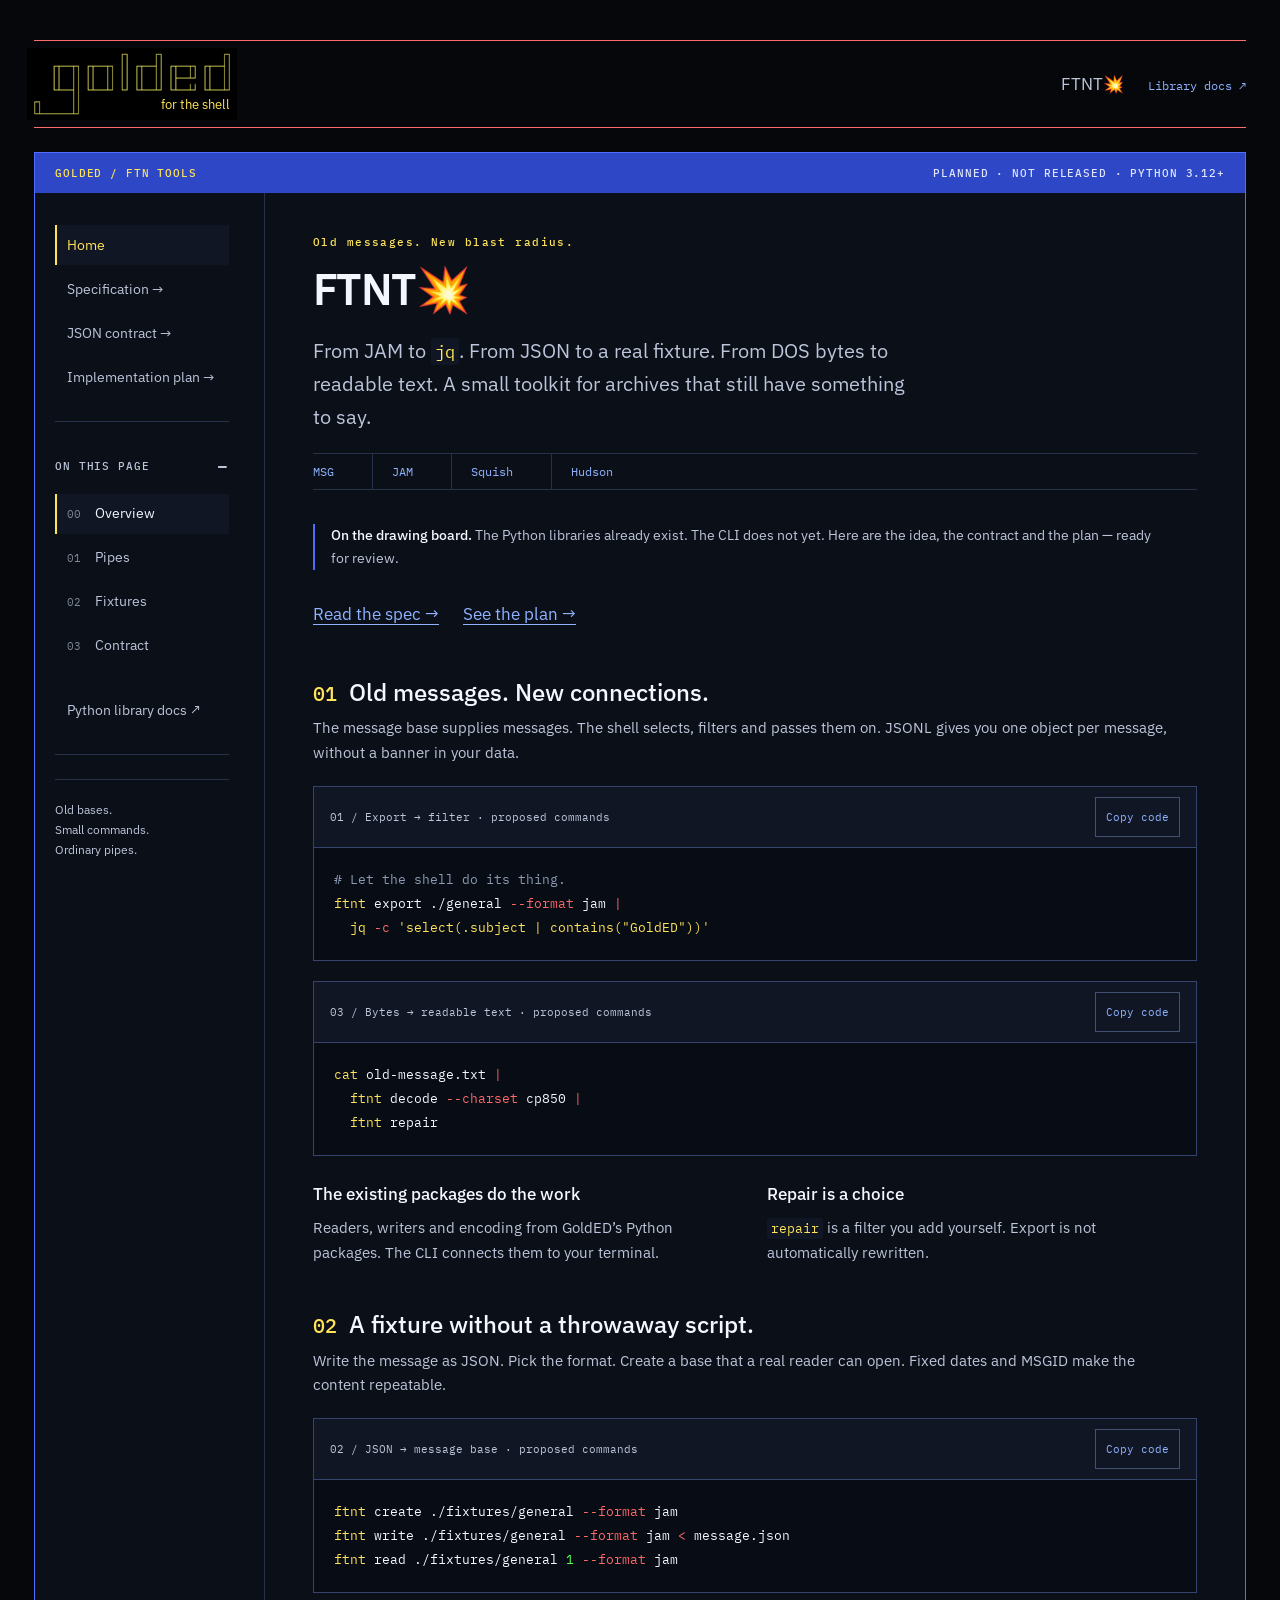
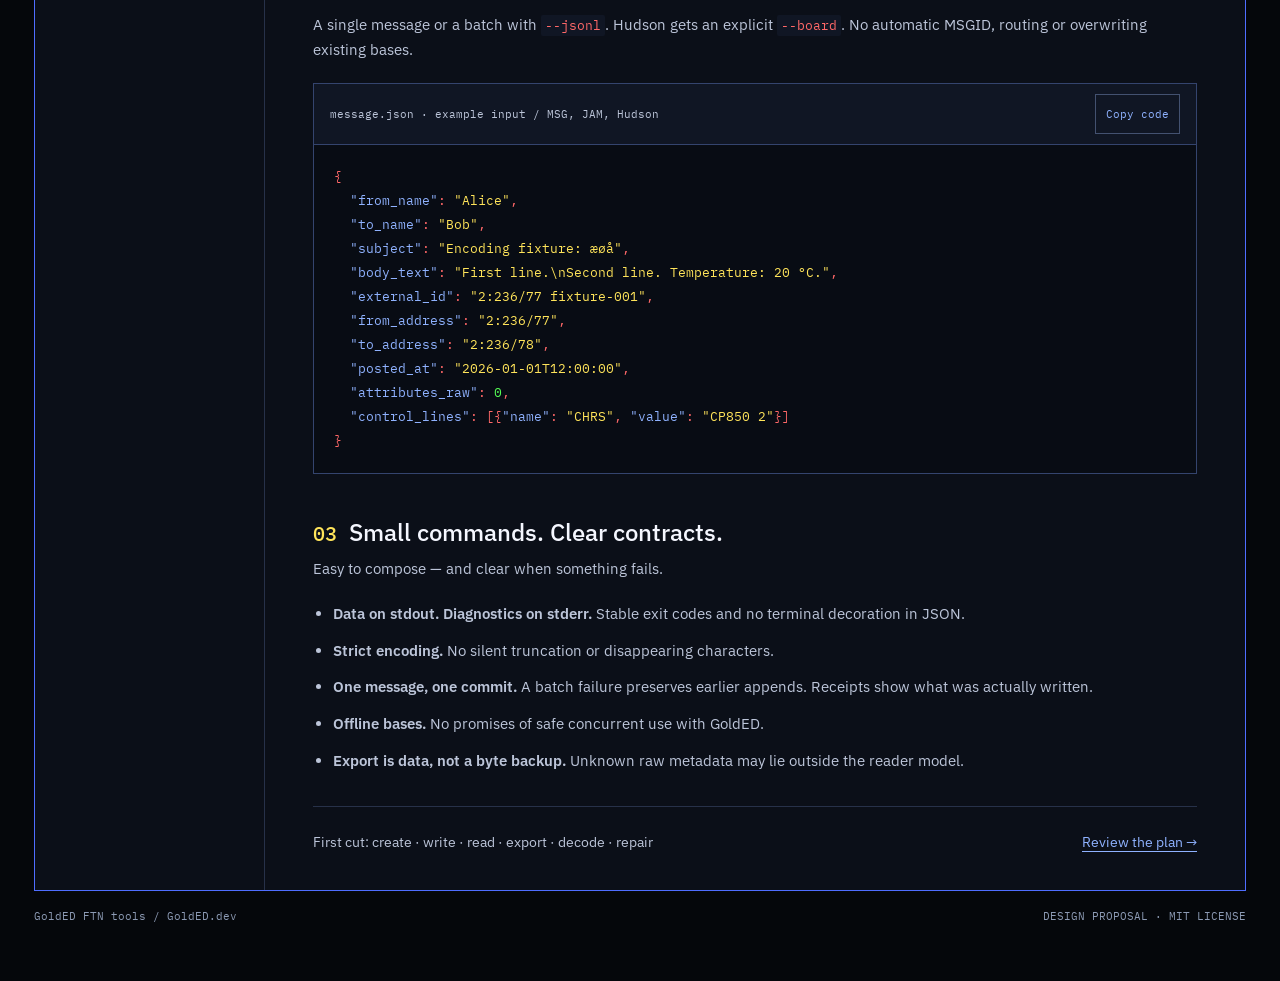
==== index.html @ 4faa5d37 "docs: tilføj FTNT-specifikation og læsesider Fastlæg CLI-kontrakt, JSON-format og implementeringspla" ====
<!doctype html><html lang="en"><head><meta charset="utf-8"><meta name="viewport" content="width=device-width,initial-scale=1"><meta name="description" content="GoldED FTN tools: a planned Unix toolkit for old message bases, JSON fixtures and pipes."><title>golded-ftn-tools · Old messages. New blast radius.</title><style>
@font-face {
  font-family: 'IBM Plex Mono';
  font-style: normal;
  font-weight: 400;
  font-display: swap;
  src: url([data-uri]) format('truetype');
}
@font-face {
  font-family: 'IBM Plex Mono';
  font-style: normal;
  font-weight: 500;
  font-display: swap;
  src: url([data-uri]) format('truetype');
}
@font-face {
  font-family: 'IBM Plex Mono';
  font-style: normal;
  font-weight: 600;
  font-display: swap;
  src: url([data-uri]) format('truetype');
}
@font-face {
  font-family: 'IBM Plex Sans';
  font-style: normal;
  font-weight: 400;
  font-stretch: normal;
  font-display: swap;
  src: url([data-uri]) format('truetype');
}
@font-face {
  font-family: 'IBM Plex Sans';
  font-style: normal;
  font-weight: 500;
  font-stretch: normal;
  font-display: swap;
  src: url([data-uri]) format('truetype');
}
@font-face {
  font-family: 'IBM Plex Sans';
  font-style: normal;
  font-weight: 600;
  font-stretch: normal;
  font-display: swap;
  src: url([data-uri]) format('truetype');
}


:root{color-scheme:dark;--canvas:#05070b;--surface:#0b0f18;--raised:#101624;--ink:#f5f7ff;--muted:#bcc5d9;--blue:#4f6dff;--yellow:#ffe45a;--info:#8fb2ff;--line:#273149}*{box-sizing:border-box}body{margin:0;background:var(--canvas);color:var(--ink);font:17px/1.65 'IBM Plex Sans',sans-serif}a{color:var(--info);text-underline-offset:4px}a:focus-visible,button:focus-visible{outline:2px solid var(--yellow);outline-offset:5px}.page{max-width:1260px;margin:40px auto;padding:0 24px}.masthead{border-top:1px solid #ff6868;border-bottom:1px solid #ff6868;padding:7px 0;display:flex;align-items:center;justify-content:space-between;margin-bottom:24px;gap:24px}.logo-mark{position:relative;display:block;width:210px;margin-left:-7.3px}.logo{display:block;width:100%;height:auto}.logo-subtitle{position:absolute;right:3%;top:70%;color:var(--yellow);font:400 13px/1 'IBM Plex Sans',sans-serif;letter-spacing:0;white-space:nowrap}.masthead a{font:12px 'IBM Plex Mono',monospace;text-decoration:none}.masthead div>span{color:var(--muted);margin-right:24px}.shell{border:1px solid var(--blue);background:var(--surface)}.bar{display:flex;justify-content:space-between;gap:16px;padding:12px 20px;background:#2d47c7;color:var(--yellow);font:500 11px/1.5 'IBM Plex Mono',monospace;letter-spacing:.08em}.bar span:last-child{color:#e0e6ff}.layout{display:grid;grid-template-columns:230px minmax(0,1fr)}aside{min-width:0;border-right:1px solid var(--line);padding:32px 20px}.label{font:500 11px 'IBM Plex Mono',monospace;letter-spacing:.13em;color:var(--muted);text-transform:uppercase}.nav{display:grid;gap:4px;margin:20px -20px 36px}.nav a{padding:9px 20px;color:var(--muted);text-decoration:none;font-size:14px}.nav a.active{background:var(--raised);border-left:2px solid var(--yellow);padding-left:18px;color:var(--ink)}.num{font:11px 'IBM Plex Mono',monospace;color:#7f8798;margin-right:14px}.aside-note{font-size:12px;color:var(--muted);border-top:1px solid var(--line);padding-top:20px}.aside-note code{color:var(--yellow)}main{padding:42px 48px 36px;min-width:0}.eyebrow{color:var(--yellow);font:500 11px 'IBM Plex Mono',monospace;letter-spacing:.13em}h1{font-size:44px;line-height:1.1;letter-spacing:-.035em;font-weight:600;margin:16px 0 20px;max-width:650px}.intro{color:var(--muted);max-width:620px;margin:0 0 26px}.formats{display:flex;gap:0;flex-wrap:wrap;border-top:1px solid var(--line);border-bottom:1px solid var(--line);margin:0 0 34px}.formats span{padding:10px 19px 10px 0;margin-right:19px;font:12px 'IBM Plex Mono',monospace;color:var(--info)}.formats span+span{border-left:1px solid var(--line);padding-left:19px}.section-title{display:flex;gap:12px;align-items:baseline}h2{font-size:24px;line-height:1.2;margin:0 0 10px;font-weight:500}.section-title span{font:500 20px/1.2 'IBM Plex Mono',monospace;color:var(--yellow);flex-shrink:0}.lead{margin:0 0 20px;color:var(--muted);font-size:15px}.code-pane{border:1px solid #34446e;background:#080c14}.code-head{display:flex;justify-content:space-between;align-items:center;padding:10px 16px;background:var(--raised);border-bottom:1px solid #34446e;font:11px 'IBM Plex Mono',monospace;color:var(--muted)}button{white-space:nowrap;flex-shrink:0;cursor:pointer;background:transparent;color:var(--info);border:1px solid #435170;padding:4px 10px;font:11px 'IBM Plex Mono',monospace}pre{margin:0;padding:20px;overflow:auto;font:13px/1.85 'IBM Plex Mono',monospace;tab-size:4}.kw{color:#8fb2ff}.str{color:#ffe45a}.comment{color:#8d9bb5}.output{border-top:1px solid var(--line);padding:12px 20px;font:12px 'IBM Plex Mono',monospace;color:#bcc5d9}.output b{color:#8d9bb5;font-weight:400;margin-right:20px}.note{border-left:2px solid var(--blue);padding:0 0 0 16px;margin-top:24px;font-size:14px;color:var(--muted)}.note strong{color:var(--ink);font-weight:500}.next{display:flex;justify-content:space-between;border-top:1px solid var(--line);padding-top:24px;margin-top:32px;font-size:14px}.next span{color:var(--muted)}footer{display:flex;justify-content:space-between;font:11px 'IBM Plex Mono',monospace;color:#8d9bb5;padding:18px 0}.preview{color:var(--yellow)}@media(max-width:800px){.page{margin:20px auto;padding:0 20px}.logo-mark{width:160px;margin-left:-5.56px}.logo-subtitle{font-size:10px}.masthead div>span{display:none}.layout{grid-template-columns:1fr}aside{padding:16px;border-right:0;border-bottom:1px solid var(--line)}aside>.label,.aside-note{display:none}.nav{display:flex;overflow:auto;margin:0;gap:8px}.nav a{white-space:nowrap;padding:8px 10px}.nav a.active{padding-left:8px}.nav a{flex-shrink:0}main{padding:28px 20px}h1{font-size:34px}.bar{font-size:10px;padding:10px 14px}.bar span:last-child{display:none}pre{font-size:12px;padding:16px}.formats span{padding-right:10px;margin-right:10px}.formats span+span{padding-left:10px}footer{gap:16px;font-size:10px}}@media print{body,.shell,.code-pane{background:white;color:black}.page{margin:0;max-width:none}.masthead,aside,footer,button,.next{display:none}.layout{display:block}main{padding:0}.bar{background:white;color:black}.kw,.str,.comment,.intro,.lead,.note{color:black}pre{white-space:pre-wrap}.shell{border:0}}
.guide-section{margin-top:44px;scroll-margin-top:24px}.guide-section>p,.guide-section>ul,.guide-section>dl{font-size:15px;color:var(--muted)}.guide-section h3{font-size:19px;font-weight:500;margin:30px 0 12px}.code-pane{margin:20px 0}.output pre{padding:8px 0 0;white-space:pre-wrap;font-size:12px}.table-wrap{overflow:auto;margin:24px 0}table{border-collapse:collapse;width:100%;font-size:13px;text-align:left}th,td{border-bottom:1px solid var(--line);padding:14px 12px;vertical-align:top}th{color:var(--ink);font-weight:500}td{color:var(--muted)}code{font-family:'IBM Plex Mono',monospace;font-size:.86em}pre code{font-size:inherit}dt{color:var(--ink);margin-top:18px}dd{margin:6px 0 0}.references{padding-left:20px}.references li{margin:10px 0}.credit{font-size:12px!important}.skip{position:absolute;top:-100px}.skip:focus{top:4px;left:20px;background:var(--surface);padding:8px;z-index:5}.logo-mark{flex-shrink:0}button[hidden]{display:none}@media(max-width:800px){.masthead div{font-size:11px}.next{gap:20px}.guide-section{margin-top:36px}footer{flex-wrap:wrap}}@media print{.table-wrap,pre{overflow:visible}th,td,dt,.guide-section>p,.guide-section>ul,.guide-section>dl,.output{color:black}a{color:#163a8c}.code-head{background:#eee;color:black}.skip{display:none}}.sr-only{position:absolute;width:1px;height:1px;padding:0;margin:-1px;overflow:hidden;clip:rect(0,0,0,0);white-space:nowrap;border:0}.kw,.k,.kn,.nb{color:#8fb2ff}.o,.ow{color:#ff6868}.kc,.mi,.mf{color:#55ff55}.str,.s,.s1,.s2,.se,.nf,.nc{color:#ffe45a}.comment,.c,.c1{color:#8d9bb5}@media print{.k,.kn,.kc,.nb,.mi,.mf,.o,.ow,.s,.s1,.s2,.se,.nf,.nc,.c,.c1{color:black}}.sidebar{position:sticky;top:24px}@media(max-width:800px){.sidebar{position:static}}@media print{.eyebrow,.section-title span,.bar span:last-child,.formats span,.output b{color:#222}.formats{border-color:#aaa}.code-pane{break-inside:avoid}}
body{-webkit-font-smoothing:antialiased}h1,h2{text-wrap:balance}p{text-wrap:pretty}
.page-nav{display:grid;gap:4px;padding-bottom:24px;margin-bottom:24px;border-bottom:1px solid var(--line)}
.page-nav a{display:flex;align-items:center;min-height:40px;padding:8px 12px;font-size:14px;text-decoration:none;color:var(--muted)}
.page-nav a[aria-current="page"]{color:var(--yellow);background:var(--raised);box-shadow:inset 2px 0 var(--yellow)}
.contents summary{font:500 11px/1.5 'IBM Plex Mono',monospace;letter-spacing:.08em;color:var(--muted);text-transform:uppercase;cursor:pointer;min-height:40px;display:flex;align-items:center;justify-content:space-between}
.contents summary::after{content:'−';font-size:18px}.contents:not([open]) summary::after{content:'+'}.contents summary::-webkit-details-marker{display:none}
.contents summary:focus-visible{outline:2px solid var(--yellow);outline-offset:4px}
.nav{margin:8px 0 24px}.nav a{min-height:40px;display:flex;align-items:baseline;padding:8px 12px}.nav a.active{padding-left:10px}.num{font-variant-numeric:tabular-nums;flex-shrink:0}
.sidebar{max-height:calc(100vh - 48px);overflow:auto;scrollbar-gutter:stable;overscroll-behavior-y:auto}
main>nav[aria-label="Documentation"]{display:none}
@media(hover:hover) and (pointer:fine){.page-nav a:hover,.nav a:hover{background:var(--raised);color:var(--ink)}}
@media(max-width:800px){.page-nav{grid-template-columns:repeat(2,minmax(0,1fr));gap:4px;margin-bottom:8px;padding-bottom:12px}.page-nav a{font-size:13px;padding:8px}.sidebar{max-height:none;overflow:visible}.nav{display:grid;grid-template-columns:repeat(2,minmax(0,1fr));margin:8px 0 0;gap:4px;overflow:visible}.nav a{white-space:normal;padding:8px;font-size:13px}.nav a.active{padding-left:6px}.num{margin-right:8px}.contents summary{min-height:40px}.guide-section{scroll-margin-top:24px}}
@media print{:root{color-scheme:light}main>nav[aria-label="Documentation"]{display:none}pre{break-inside:avoid}}
.inline-code{color:var(--yellow)}p .inline-code,li .inline-code,dd .inline-code{background:var(--raised);padding:2px 4px;border-radius:2px;box-decoration-break:clone;-webkit-box-decoration-break:clone}@media print{.inline-code{color:black}p .inline-code,li .inline-code,dd .inline-code{background:transparent}}

.code-head{flex-wrap:wrap;gap:8px}.next{flex-wrap:wrap;gap:16px}.hero-lead{max-width:650px;font-size:20px;color:var(--muted)}.label{font:500 11px/1.5 'IBM Plex Mono',monospace;color:var(--muted);letter-spacing:.08em;text-transform:uppercase}.actions{display:flex;gap:12px 24px;flex-wrap:wrap;margin:24px 0}.actions a{min-height:40px;display:inline-flex;align-items:center}.promise{display:grid;grid-template-columns:1fr 1fr;gap:24px;margin-top:24px}.promise h3{margin:0 0 8px;font-size:17px}.promise p{margin:0;font-size:15px;color:var(--muted)}.contract-list{padding-left:20px}.contract-list li{margin:12px 0}.nav a{color:var(--muted);text-decoration:none}.nav a[aria-current="location"]{background:var(--raised);box-shadow:inset 2px 0 var(--yellow);color:var(--ink)}button{min-height:40px}section{scroll-margin-top:24px}.bar{flex-wrap:wrap}.bar span:last-child{white-space:normal}p code,li code{background:var(--raised);color:var(--yellow);padding:2px 4px;border-radius:2px;overflow-wrap:anywhere}.sidebar>.label{margin-bottom:8px}@media(max-width:800px){.promise{grid-template-columns:1fr}.hero-lead{font-size:18px}.sidebar>.label{display:block}.bar span:last-child{display:block}footer{flex-wrap:wrap}}@media print{.promise{display:block}.promise>div{margin:16px 0}.actions{display:none}.hero-lead,p code,li code{color:black}.bar{display:none}.code-head{color:black}.guide-section{margin-top:24px}}
.nt{color:#8fb2ff}.p{color:#ff6868}@media print{.nt,.p{color:black}}</style></head><body>
<a class="skip" href="#overview">Skip to content</a><div class="page">
<header class="masthead"><a class="logo-mark" href="#overview" aria-label="GoldED FTN tools"><img class="logo" src="[data-uri]" width="600" height="205" alt="GoldED"><span class="logo-subtitle" aria-hidden="true">for the shell</span></a><div><span>FTNT💥</span><a href="https://golded-dev.github.io/golded-ftn-python-docs/">Library docs ↗</a></div></header>
<div class="shell"><div class="bar"><span>GOLDED / FTN TOOLS</span><span>PLANNED · NOT RELEASED · PYTHON 3.12+</span></div><div class="layout">
<aside><div class="sidebar"><nav class="page-nav" aria-label="Project"><a href="#overview" aria-current="page">Home</a><a href="specification.html">Specification →</a><a href="json-contract.html">JSON contract →</a><a href="plan.html">Implementation plan →</a></nav>
<details class="contents" open><summary>On this page</summary><nav class="nav" aria-label="Sections"><a href="#overview"><span class="num">00</span>Overview</a><a href="#pipes"><span class="num">01</span>Pipes</a><a href="#fixtures"><span class="num">02</span>Fixtures</a><a href="#contract"><span class="num">03</span>Contract</a></nav></details>
<nav class="page-nav" aria-label="Libraries"><a href="https://golded-dev.github.io/golded-ftn-python-docs/">Python library docs ↗</a></nav><div class="aside-note">Old bases.<br>Small commands.<br>Ordinary pipes.</div></div></aside>
<main><section id="overview"><div class="eyebrow">Old messages. New blast radius.</div><h1>FTNT<span aria-hidden="true">💥</span></h1><p class="hero-lead">From JAM to <code>jq</code>. From JSON to a real fixture. From DOS bytes to readable text. A small toolkit for archives that still have something to say.</p><div class="formats"><span>MSG</span><span>JAM</span><span>Squish</span><span>Hudson</span></div>
<p class="note"><strong>On the drawing board.</strong> The Python libraries already exist. The CLI does not yet. Here are the idea, the contract and the plan — ready for review.</p><div class="actions"><a href="specification.html">Read the spec →</a><a href="plan.html">See the plan →</a></div></section>
<section class="guide-section" id="pipes"><div class="section-title"><span>01</span><h2>Old messages. New connections.</h2></div><p class="lead">The message base supplies messages. The shell selects, filters and passes them on. JSONL gives you one object per message, without a banner in your data.</p><div class="code-pane"><div class="code-head"><span>01 / Export → filter · proposed commands</span><button type="button" data-copy="pipe-code" hidden>Copy code</button></div><pre><code id="pipe-code"><span class="comment"># Let the shell do its thing.</span>
<span class="str">ftnt</span> export ./general <span class="o">--format</span> jam <span class="o">|</span>
  <span class="str">jq</span> <span class="o">-c</span> <span class="str">&#x27;select(.subject | contains(&quot;GoldED&quot;))&#x27;</span></code></pre></div><div class="code-pane"><div class="code-head"><span>03 / Bytes → readable text · proposed commands</span><button type="button" data-copy="text-code" hidden>Copy code</button></div><pre><code id="text-code"><span class="str">cat</span> old-message.txt <span class="o">|</span>
  <span class="str">ftnt</span> decode <span class="o">--charset</span> cp850 <span class="o">|</span>
  <span class="str">ftnt</span> repair</code></pre></div><div class="promise"><div><h3>The existing packages do the work</h3><p>Readers, writers and encoding from GoldED’s Python packages. The CLI connects them to your terminal.</p></div><div><h3>Repair is a choice</h3><p><code>repair</code> is a filter you add yourself. Export is not automatically rewritten.</p></div></div></section>
<section class="guide-section" id="fixtures"><div class="section-title"><span>02</span><h2>A fixture without a throwaway script.</h2></div><p class="lead">Write the message as JSON. Pick the format. Create a base that a real reader can open. Fixed dates and MSGID make the content repeatable.</p><div class="code-pane"><div class="code-head"><span>02 / JSON → message base · proposed commands</span><button type="button" data-copy="fixture-code" hidden>Copy code</button></div><pre><code id="fixture-code"><span class="str">ftnt</span> create ./fixtures/general <span class="o">--format</span> jam
<span class="str">ftnt</span> write ./fixtures/general <span class="o">--format</span> jam <span class="o">&lt;</span> message.json
<span class="str">ftnt</span> read ./fixtures/general <span class="mi">1</span> <span class="o">--format</span> jam</code></pre></div><p>A single message or a batch with <code><span class="o">--jsonl</span></code>. Hudson gets an explicit <code><span class="o">--board</span></code>. No automatic MSGID, routing or overwriting existing bases.</p><div class="code-pane" id="example-message"><div class="code-head"><span>message.json · example input / MSG, JAM, Hudson</span><button type="button" data-copy="example-json" hidden>Copy code</button></div><pre><code id="example-json"><span class="p">{</span>
<span class="w">  </span><span class="nt">"from_name"</span><span class="p">:</span><span class="w"> </span><span class="s2">"Alice"</span><span class="p">,</span>
<span class="w">  </span><span class="nt">"to_name"</span><span class="p">:</span><span class="w"> </span><span class="s2">"Bob"</span><span class="p">,</span>
<span class="w">  </span><span class="nt">"subject"</span><span class="p">:</span><span class="w"> </span><span class="s2">"Encoding fixture: æøå"</span><span class="p">,</span>
<span class="w">  </span><span class="nt">"body_text"</span><span class="p">:</span><span class="w"> </span><span class="s2">"First line.\nSecond line. Temperature: 20 °C."</span><span class="p">,</span>
<span class="w">  </span><span class="nt">"external_id"</span><span class="p">:</span><span class="w"> </span><span class="s2">"2:236/77 fixture-001"</span><span class="p">,</span>
<span class="w">  </span><span class="nt">"from_address"</span><span class="p">:</span><span class="w"> </span><span class="s2">"2:236/77"</span><span class="p">,</span>
<span class="w">  </span><span class="nt">"to_address"</span><span class="p">:</span><span class="w"> </span><span class="s2">"2:236/78"</span><span class="p">,</span>
<span class="w">  </span><span class="nt">"posted_at"</span><span class="p">:</span><span class="w"> </span><span class="s2">"2026-01-01T12:00:00"</span><span class="p">,</span>
<span class="w">  </span><span class="nt">"attributes_raw"</span><span class="p">:</span><span class="w"> </span><span class="mi">0</span><span class="p">,</span>
<span class="w">  </span><span class="nt">"control_lines"</span><span class="p">:</span><span class="w"> </span><span class="p">[{</span><span class="nt">"name"</span><span class="p">:</span><span class="w"> </span><span class="s2">"CHRS"</span><span class="p">,</span><span class="w"> </span><span class="nt">"value"</span><span class="p">:</span><span class="w"> </span><span class="s2">"CP850 2"</span><span class="p">}]</span>
<span class="p">}</span>
</code></pre></div></section>
<section class="guide-section" id="contract"><div class="section-title"><span>03</span><h2>Small commands. Clear contracts.</h2></div><p class="lead">Easy to compose — and clear when something fails.</p><ul class="contract-list"><li><strong>Data on stdout. Diagnostics on stderr.</strong> Stable exit codes and no terminal decoration in JSON.</li><li><strong>Strict encoding.</strong> No silent truncation or disappearing characters.</li><li><strong>One message, one commit.</strong> A batch failure preserves earlier appends. Receipts show what was actually written.</li><li><strong>Offline bases.</strong> No promises of safe concurrent use with GoldED.</li><li><strong>Export is data, not a byte backup.</strong> Unknown raw metadata may lie outside the reader model.</li></ul><div class="next"><span>First cut: create · write · read · export · decode · repair</span><a href="plan.html">Review the plan →</a></div></section>
</main></div></div><footer><span>GoldED FTN tools / GoldED.dev</span><span>DESIGN PROPOSAL · MIT LICENSE</span></footer></div>
<script>
const contents=document.querySelector('.contents');if(window.matchMedia('(max-width:800px)').matches)contents.open=false;
for(const button of document.querySelectorAll('[data-copy]')){button.hidden=false;button.addEventListener('click',async()=>{const text=document.getElementById(button.dataset.copy).textContent;try{if(navigator.clipboard&&window.isSecureContext){await navigator.clipboard.writeText(text);}else{const field=document.createElement('textarea');field.value=text;field.style.position='fixed';field.style.opacity='0';document.body.append(field);field.select();const ok=document.execCommand('copy');field.remove();button.focus();if(!ok)throw new Error('copy');}button.textContent='Copied';}catch{button.textContent='Select code';const range=document.createRange();range.selectNodeContents(document.getElementById(button.dataset.copy));const selection=window.getSelection();selection.removeAllRanges();selection.addRange(range);}setTimeout(()=>button.textContent='Copy code',1800);});}
const links = [...document.querySelectorAll('.nav a')];
const sections = [...document.querySelectorAll('main section')];
function markSection(id) {
  for (const link of links) {
    if (link.hash === '#' + id) link.setAttribute('aria-current', 'location');
    else link.removeAttribute('aria-current');
  }
}
function track() {
  let current = sections[0].id;
  for (const section of sections) {
    if (section.getBoundingClientRect().top <= 120) current = section.id;
  }
  const page = document.scrollingElement;
  if (page.scrollHeight > page.clientHeight &&
      Math.ceil(page.scrollTop + page.clientHeight) >= page.scrollHeight - 2) {
    current = sections[sections.length - 1].id;
  }
  markSection(current);
}
window.addEventListener('scroll', track, {passive: true});
window.addEventListener('resize', track);
window.addEventListener('hashchange', () => {
  const selected = links.find(link => link.hash === window.location.hash);
  if (selected) markSection(selected.hash.slice(1));
  else track();
});
track();
</script></body></html>
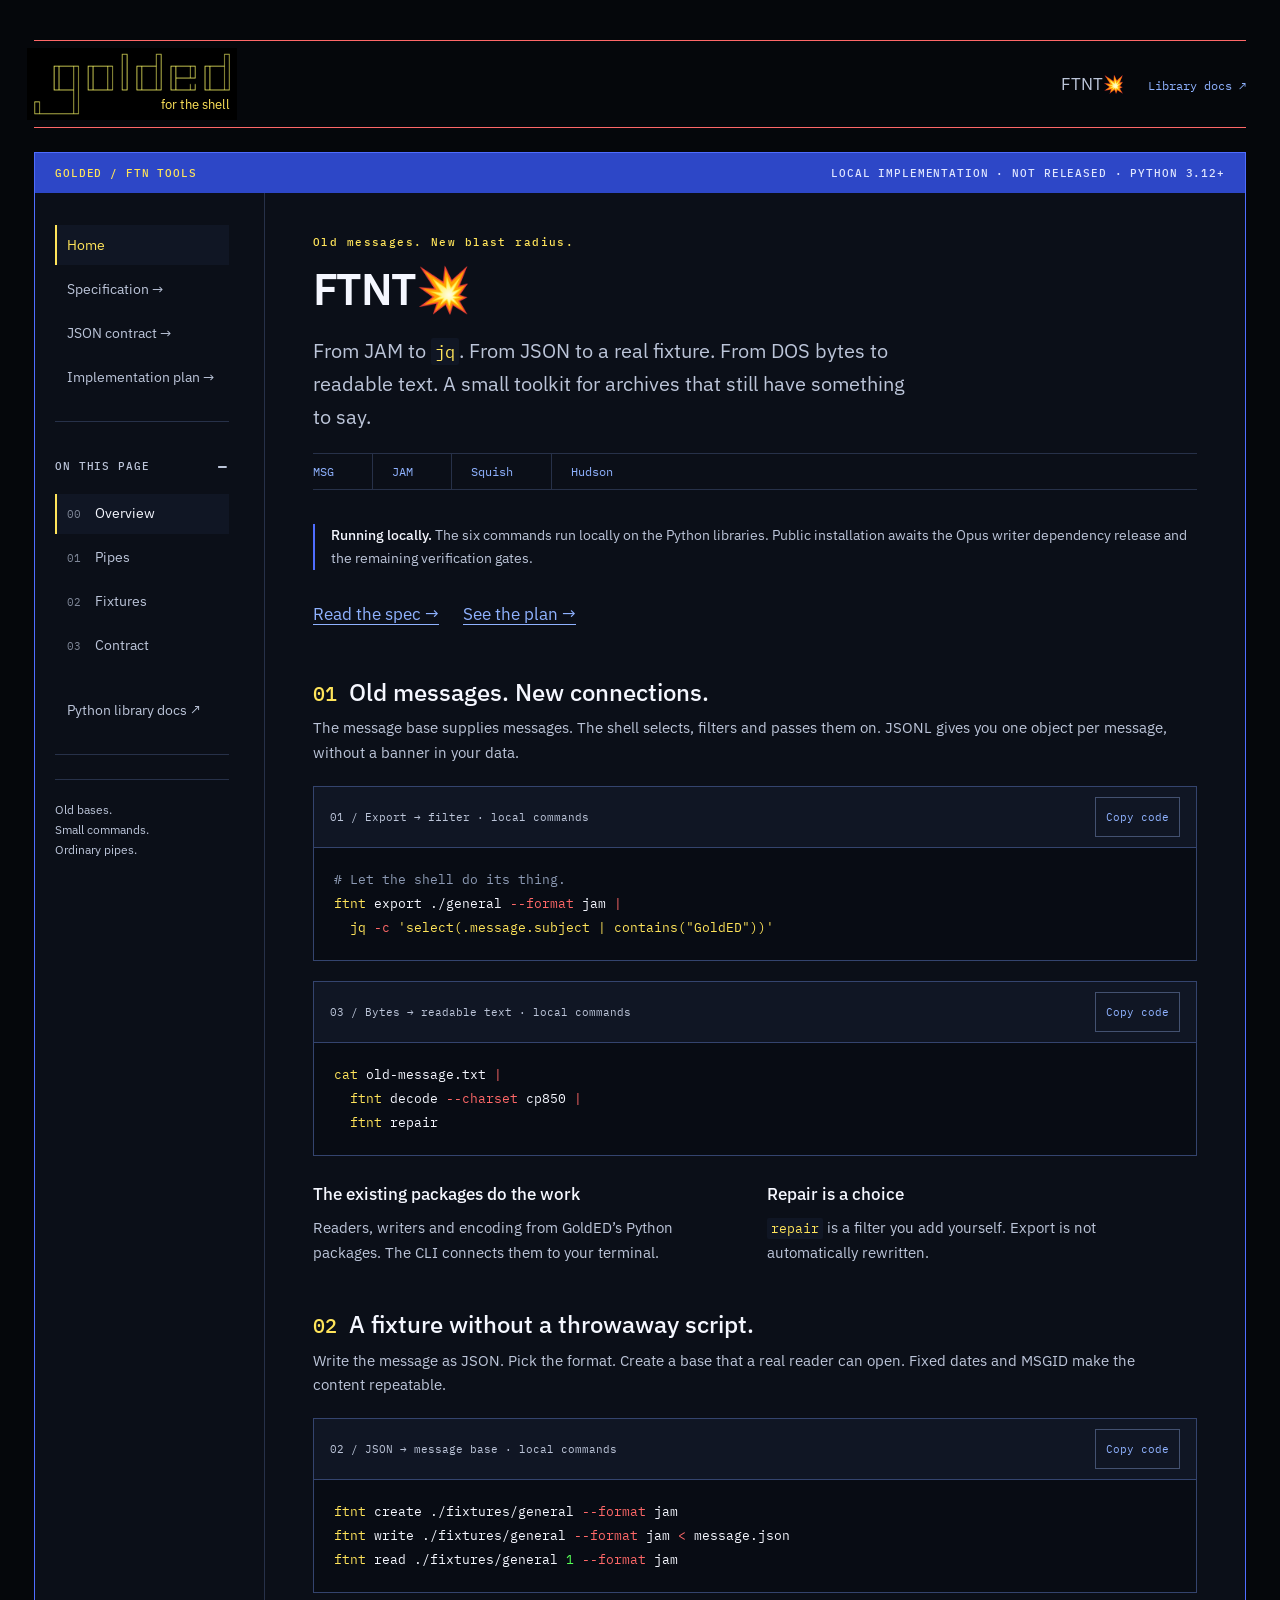
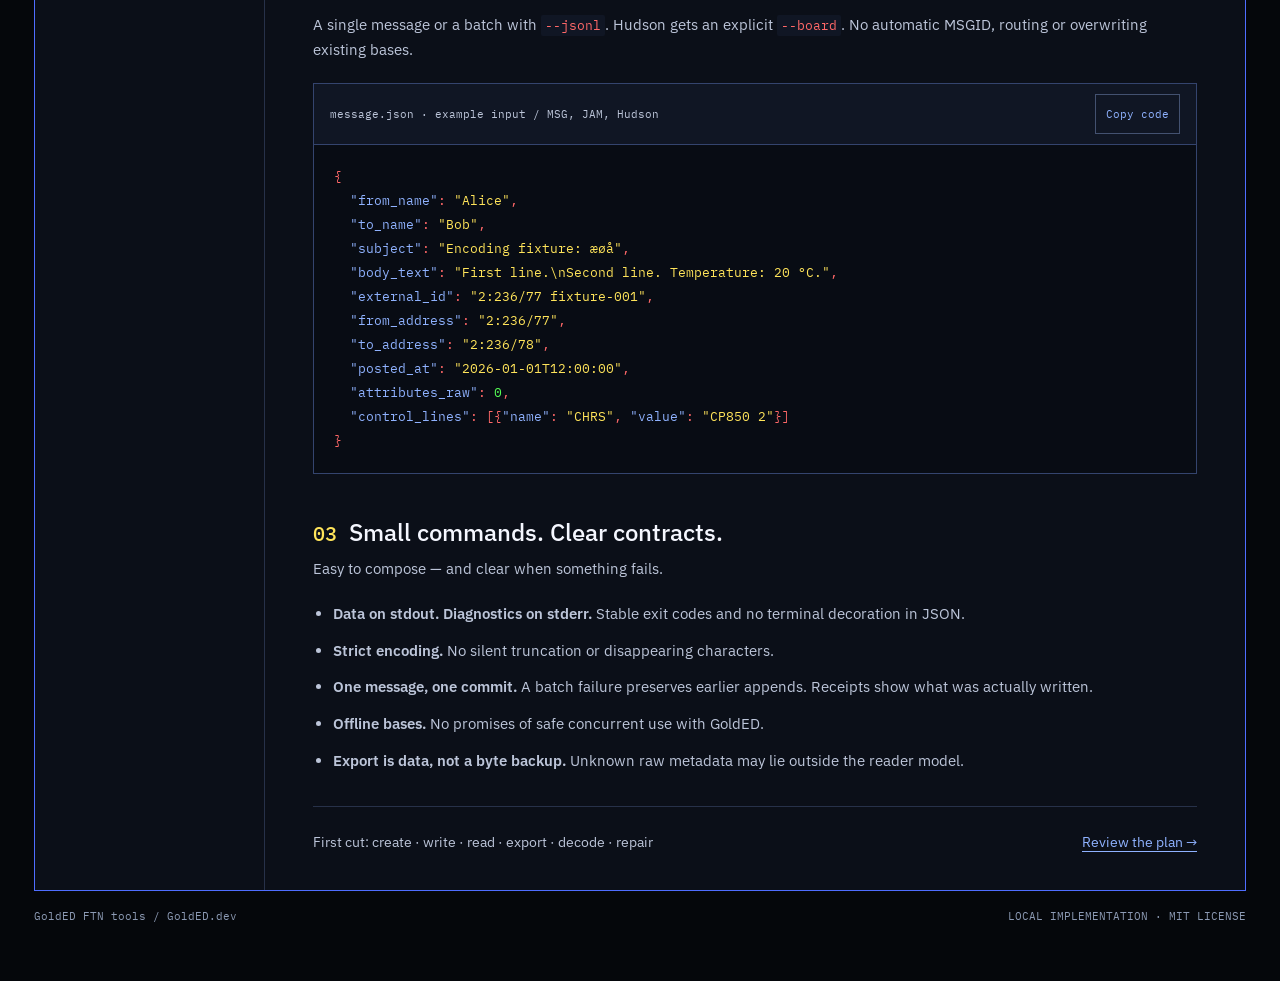
==== commit 94098d0f: "feat: tilføj ftnt 0.1.0 og opdatér læsesiderne - Tilføj CLI-pakken, test, lockfil og CI-workflow - R" ====
--- a/index.html
+++ b/index.html
@@ -1,4 +1,4 @@
-<!doctype html><html lang="en"><head><meta charset="utf-8"><meta name="viewport" content="width=device-width,initial-scale=1"><meta name="description" content="GoldED FTN tools: a planned Unix toolkit for old message bases, JSON fixtures and pipes."><title>golded-ftn-tools · Old messages. New blast radius.</title><style>
+<!doctype html><html lang="en"><head><meta charset="utf-8"><meta name="viewport" content="width=device-width,initial-scale=1"><meta name="description" content="GoldED FTN tools: a command-line toolkit for old message bases, JSON fixtures and pipes."><title>golded-ftn-tools · Old messages. New blast radius.</title><style>
 @font-face {
   font-family: 'IBM Plex Mono';
   font-style: normal;
@@ -67,18 +67,18 @@
 .nt{color:#8fb2ff}.p{color:#ff6868}@media print{.nt,.p{color:black}}</style></head><body>
 <a class="skip" href="#overview">Skip to content</a><div class="page">
 <header class="masthead"><a class="logo-mark" href="#overview" aria-label="GoldED FTN tools"><img class="logo" src="[data-uri]" width="600" height="205" alt="GoldED"><span class="logo-subtitle" aria-hidden="true">for the shell</span></a><div><span>FTNT💥</span><a href="https://golded-dev.github.io/golded-ftn-python-docs/">Library docs ↗</a></div></header>
-<div class="shell"><div class="bar"><span>GOLDED / FTN TOOLS</span><span>PLANNED · NOT RELEASED · PYTHON 3.12+</span></div><div class="layout">
+<div class="shell"><div class="bar"><span>GOLDED / FTN TOOLS</span><span>LOCAL IMPLEMENTATION · NOT RELEASED · PYTHON 3.12+</span></div><div class="layout">
 <aside><div class="sidebar"><nav class="page-nav" aria-label="Project"><a href="#overview" aria-current="page">Home</a><a href="specification.html">Specification →</a><a href="json-contract.html">JSON contract →</a><a href="plan.html">Implementation plan →</a></nav>
 <details class="contents" open><summary>On this page</summary><nav class="nav" aria-label="Sections"><a href="#overview"><span class="num">00</span>Overview</a><a href="#pipes"><span class="num">01</span>Pipes</a><a href="#fixtures"><span class="num">02</span>Fixtures</a><a href="#contract"><span class="num">03</span>Contract</a></nav></details>
 <nav class="page-nav" aria-label="Libraries"><a href="https://golded-dev.github.io/golded-ftn-python-docs/">Python library docs ↗</a></nav><div class="aside-note">Old bases.<br>Small commands.<br>Ordinary pipes.</div></div></aside>
 <main><section id="overview"><div class="eyebrow">Old messages. New blast radius.</div><h1>FTNT<span aria-hidden="true">💥</span></h1><p class="hero-lead">From JAM to <code>jq</code>. From JSON to a real fixture. From DOS bytes to readable text. A small toolkit for archives that still have something to say.</p><div class="formats"><span>MSG</span><span>JAM</span><span>Squish</span><span>Hudson</span></div>
-<p class="note"><strong>On the drawing board.</strong> The Python libraries already exist. The CLI does not yet. Here are the idea, the contract and the plan — ready for review.</p><div class="actions"><a href="specification.html">Read the spec →</a><a href="plan.html">See the plan →</a></div></section>
-<section class="guide-section" id="pipes"><div class="section-title"><span>01</span><h2>Old messages. New connections.</h2></div><p class="lead">The message base supplies messages. The shell selects, filters and passes them on. JSONL gives you one object per message, without a banner in your data.</p><div class="code-pane"><div class="code-head"><span>01 / Export → filter · proposed commands</span><button type="button" data-copy="pipe-code" hidden>Copy code</button></div><pre><code id="pipe-code"><span class="comment"># Let the shell do its thing.</span>
+<p class="note"><strong>Running locally.</strong> The six commands run locally on the Python libraries. Public installation awaits the Opus writer dependency release and the remaining verification gates.</p><div class="actions"><a href="specification.html">Read the spec →</a><a href="plan.html">See the plan →</a></div></section>
+<section class="guide-section" id="pipes"><div class="section-title"><span>01</span><h2>Old messages. New connections.</h2></div><p class="lead">The message base supplies messages. The shell selects, filters and passes them on. JSONL gives you one object per message, without a banner in your data.</p><div class="code-pane"><div class="code-head"><span>01 / Export → filter · local commands</span><button type="button" data-copy="pipe-code" hidden>Copy code</button></div><pre><code id="pipe-code"><span class="comment"># Let the shell do its thing.</span>
 <span class="str">ftnt</span> export ./general <span class="o">--format</span> jam <span class="o">|</span>
-  <span class="str">jq</span> <span class="o">-c</span> <span class="str">&#x27;select(.subject | contains(&quot;GoldED&quot;))&#x27;</span></code></pre></div><div class="code-pane"><div class="code-head"><span>03 / Bytes → readable text · proposed commands</span><button type="button" data-copy="text-code" hidden>Copy code</button></div><pre><code id="text-code"><span class="str">cat</span> old-message.txt <span class="o">|</span>
+  <span class="str">jq</span> <span class="o">-c</span> <span class="str">&#x27;select(.message.subject | contains(&quot;GoldED&quot;))&#x27;</span></code></pre></div><div class="code-pane"><div class="code-head"><span>03 / Bytes → readable text · local commands</span><button type="button" data-copy="text-code" hidden>Copy code</button></div><pre><code id="text-code"><span class="str">cat</span> old-message.txt <span class="o">|</span>
   <span class="str">ftnt</span> decode <span class="o">--charset</span> cp850 <span class="o">|</span>
   <span class="str">ftnt</span> repair</code></pre></div><div class="promise"><div><h3>The existing packages do the work</h3><p>Readers, writers and encoding from GoldED’s Python packages. The CLI connects them to your terminal.</p></div><div><h3>Repair is a choice</h3><p><code>repair</code> is a filter you add yourself. Export is not automatically rewritten.</p></div></div></section>
-<section class="guide-section" id="fixtures"><div class="section-title"><span>02</span><h2>A fixture without a throwaway script.</h2></div><p class="lead">Write the message as JSON. Pick the format. Create a base that a real reader can open. Fixed dates and MSGID make the content repeatable.</p><div class="code-pane"><div class="code-head"><span>02 / JSON → message base · proposed commands</span><button type="button" data-copy="fixture-code" hidden>Copy code</button></div><pre><code id="fixture-code"><span class="str">ftnt</span> create ./fixtures/general <span class="o">--format</span> jam
+<section class="guide-section" id="fixtures"><div class="section-title"><span>02</span><h2>A fixture without a throwaway script.</h2></div><p class="lead">Write the message as JSON. Pick the format. Create a base that a real reader can open. Fixed dates and MSGID make the content repeatable.</p><div class="code-pane"><div class="code-head"><span>02 / JSON → message base · local commands</span><button type="button" data-copy="fixture-code" hidden>Copy code</button></div><pre><code id="fixture-code"><span class="str">ftnt</span> create ./fixtures/general <span class="o">--format</span> jam
 <span class="str">ftnt</span> write ./fixtures/general <span class="o">--format</span> jam <span class="o">&lt;</span> message.json
 <span class="str">ftnt</span> read ./fixtures/general <span class="mi">1</span> <span class="o">--format</span> jam</code></pre></div><p>A single message or a batch with <code><span class="o">--jsonl</span></code>. Hudson gets an explicit <code><span class="o">--board</span></code>. No automatic MSGID, routing or overwriting existing bases.</p><div class="code-pane" id="example-message"><div class="code-head"><span>message.json · example input / MSG, JAM, Hudson</span><button type="button" data-copy="example-json" hidden>Copy code</button></div><pre><code id="example-json"><span class="p">{</span>
 <span class="w">  </span><span class="nt">"from_name"</span><span class="p">:</span><span class="w"> </span><span class="s2">"Alice"</span><span class="p">,</span>
@@ -94,7 +94,7 @@
 <span class="p">}</span>
 </code></pre></div></section>
 <section class="guide-section" id="contract"><div class="section-title"><span>03</span><h2>Small commands. Clear contracts.</h2></div><p class="lead">Easy to compose — and clear when something fails.</p><ul class="contract-list"><li><strong>Data on stdout. Diagnostics on stderr.</strong> Stable exit codes and no terminal decoration in JSON.</li><li><strong>Strict encoding.</strong> No silent truncation or disappearing characters.</li><li><strong>One message, one commit.</strong> A batch failure preserves earlier appends. Receipts show what was actually written.</li><li><strong>Offline bases.</strong> No promises of safe concurrent use with GoldED.</li><li><strong>Export is data, not a byte backup.</strong> Unknown raw metadata may lie outside the reader model.</li></ul><div class="next"><span>First cut: create · write · read · export · decode · repair</span><a href="plan.html">Review the plan →</a></div></section>
-</main></div></div><footer><span>GoldED FTN tools / GoldED.dev</span><span>DESIGN PROPOSAL · MIT LICENSE</span></footer></div>
+</main></div></div><footer><span>GoldED FTN tools / GoldED.dev</span><span>LOCAL IMPLEMENTATION · MIT LICENSE</span></footer></div>
 <script>
 const contents=document.querySelector('.contents');if(window.matchMedia('(max-width:800px)').matches)contents.open=false;
 for(const button of document.querySelectorAll('[data-copy]')){button.hidden=false;button.addEventListener('click',async()=>{const text=document.getElementById(button.dataset.copy).textContent;try{if(navigator.clipboard&&window.isSecureContext){await navigator.clipboard.writeText(text);}else{const field=document.createElement('textarea');field.value=text;field.style.position='fixed';field.style.opacity='0';document.body.append(field);field.select();const ok=document.execCommand('copy');field.remove();button.focus();if(!ok)throw new Error('copy');}button.textContent='Copied';}catch{button.textContent='Select code';const range=document.createRange();range.selectNodeContents(document.getElementById(button.dataset.copy));const selection=window.getSelection();selection.removeAllRanges();selection.addRange(range);}setTimeout(()=>button.textContent='Copy code',1800);});}
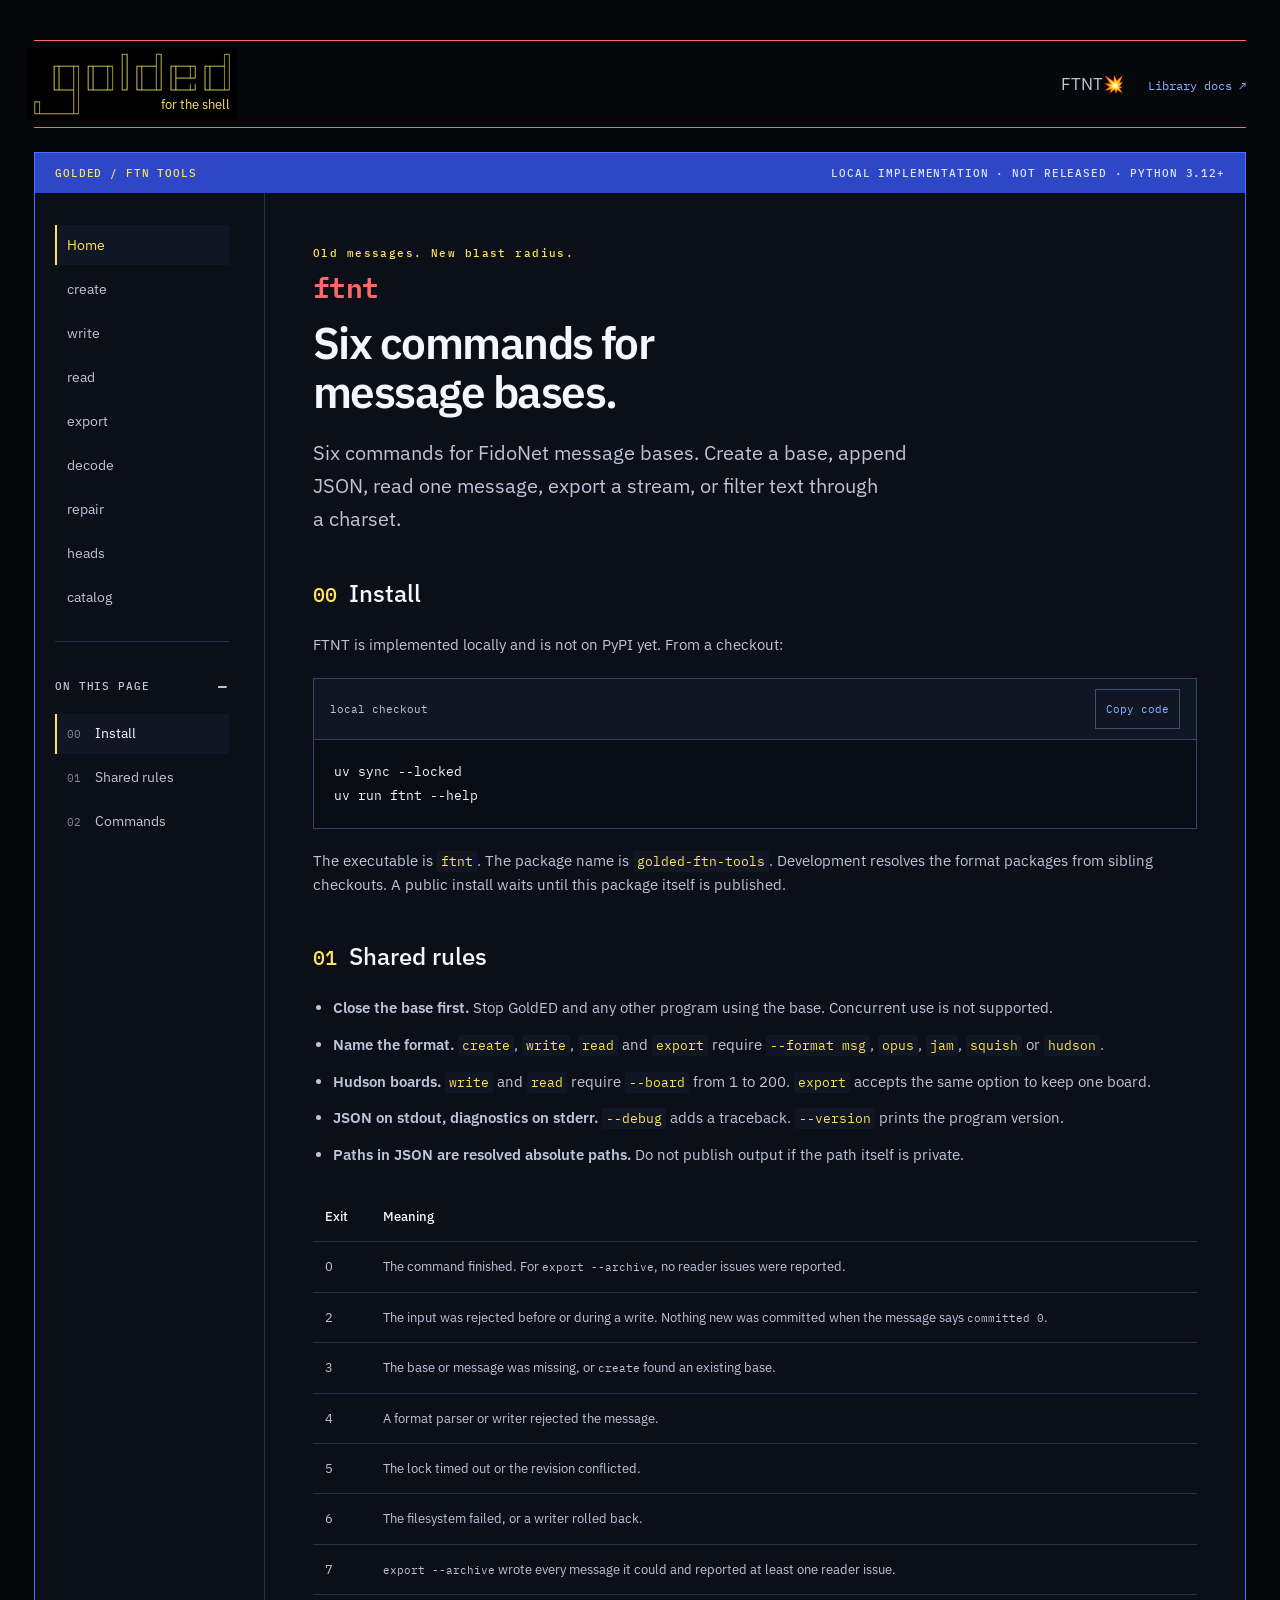
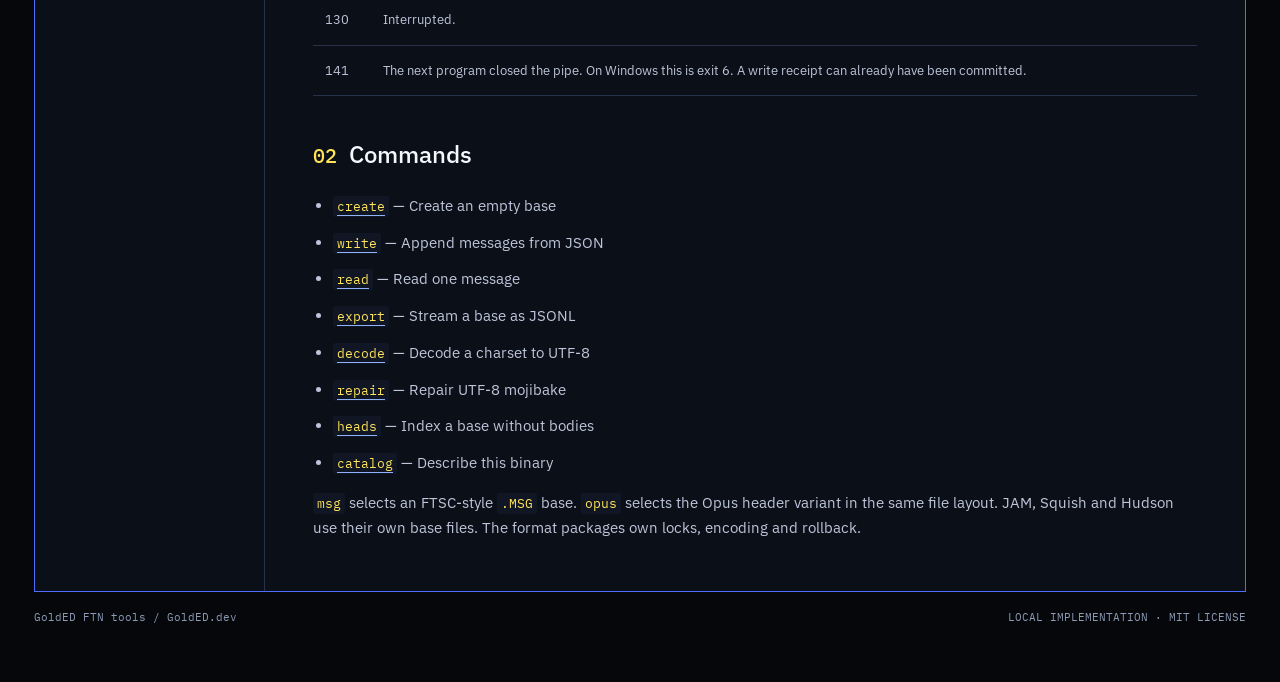
==== commit 12392c53: "feat: add heads, catalog, and the public manual Index a base without bodies, describe the running bi" ====
--- a/index.html
+++ b/index.html
@@ -1,129 +1,101 @@
-<!doctype html><html lang="en"><head><meta charset="utf-8"><meta name="viewport" content="width=device-width,initial-scale=1"><meta name="description" content="GoldED FTN tools: a command-line toolkit for old message bases, JSON fixtures and pipes."><title>golded-ftn-tools · Old messages. New blast radius.</title><style>
-@font-face {
-  font-family: 'IBM Plex Mono';
-  font-style: normal;
-  font-weight: 400;
-  font-display: swap;
-  src: url([data-uri]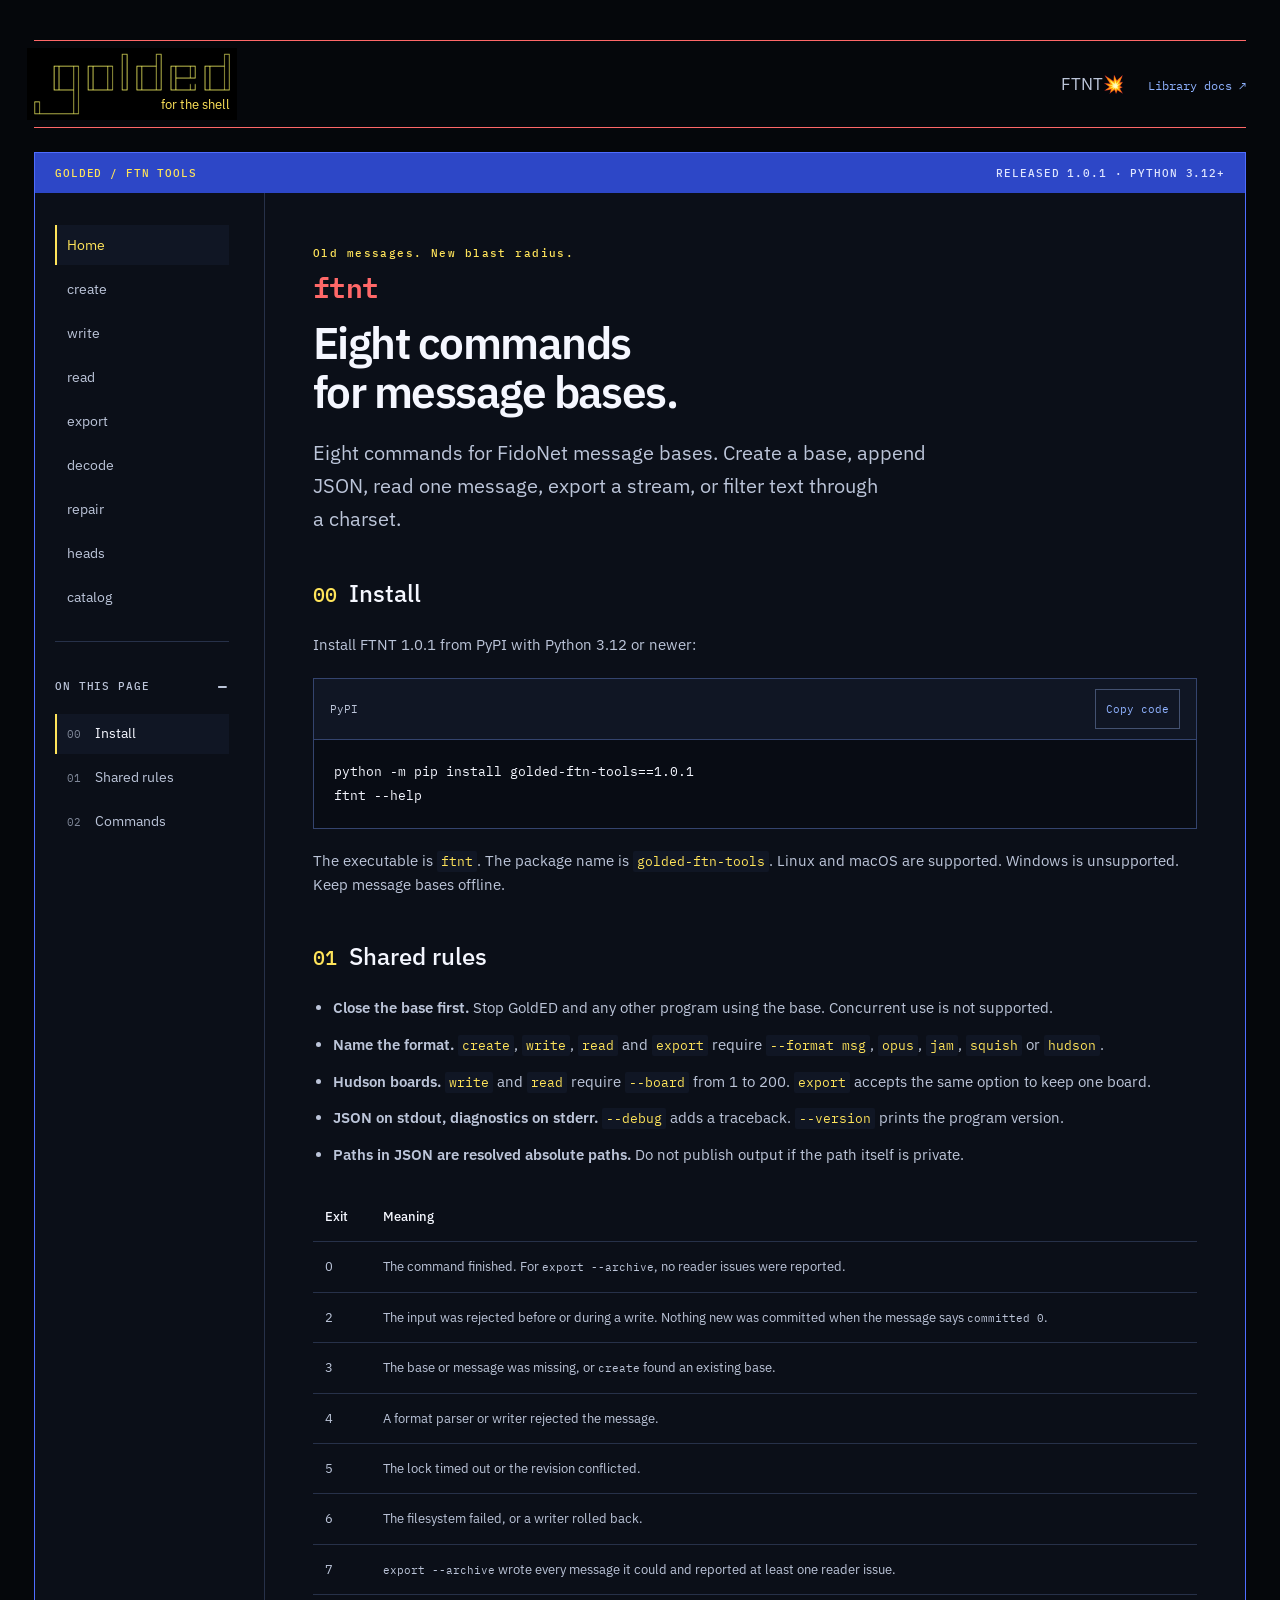
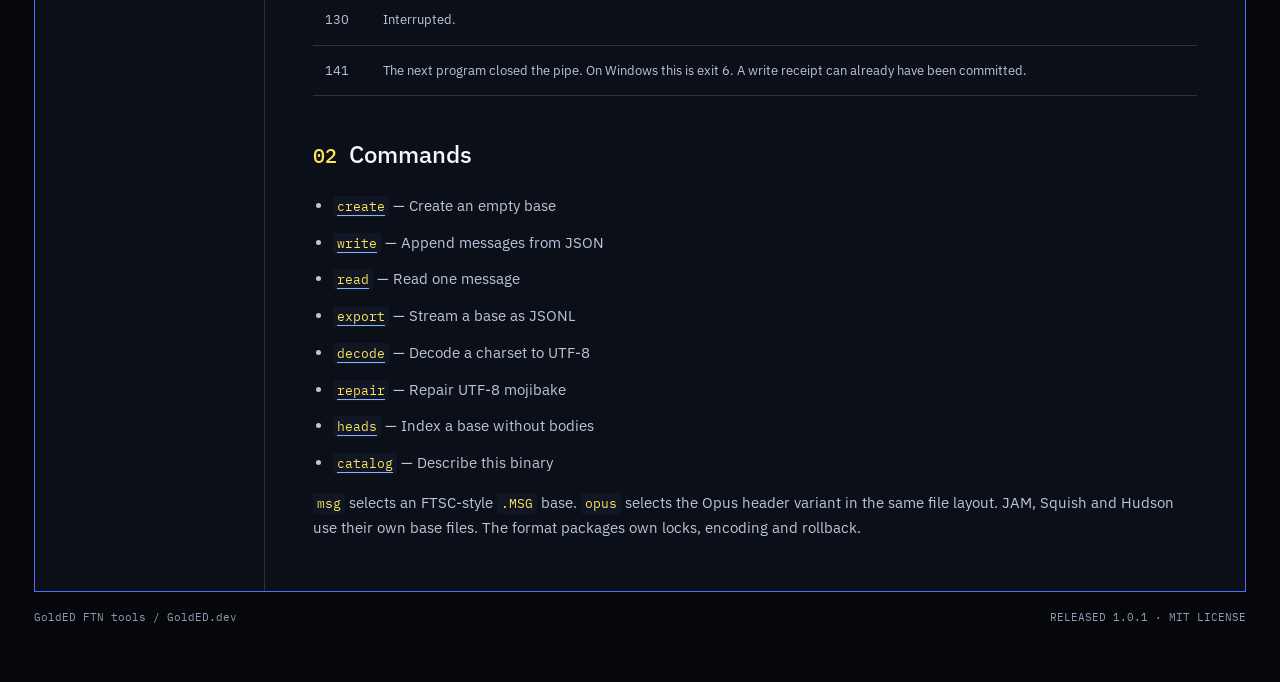
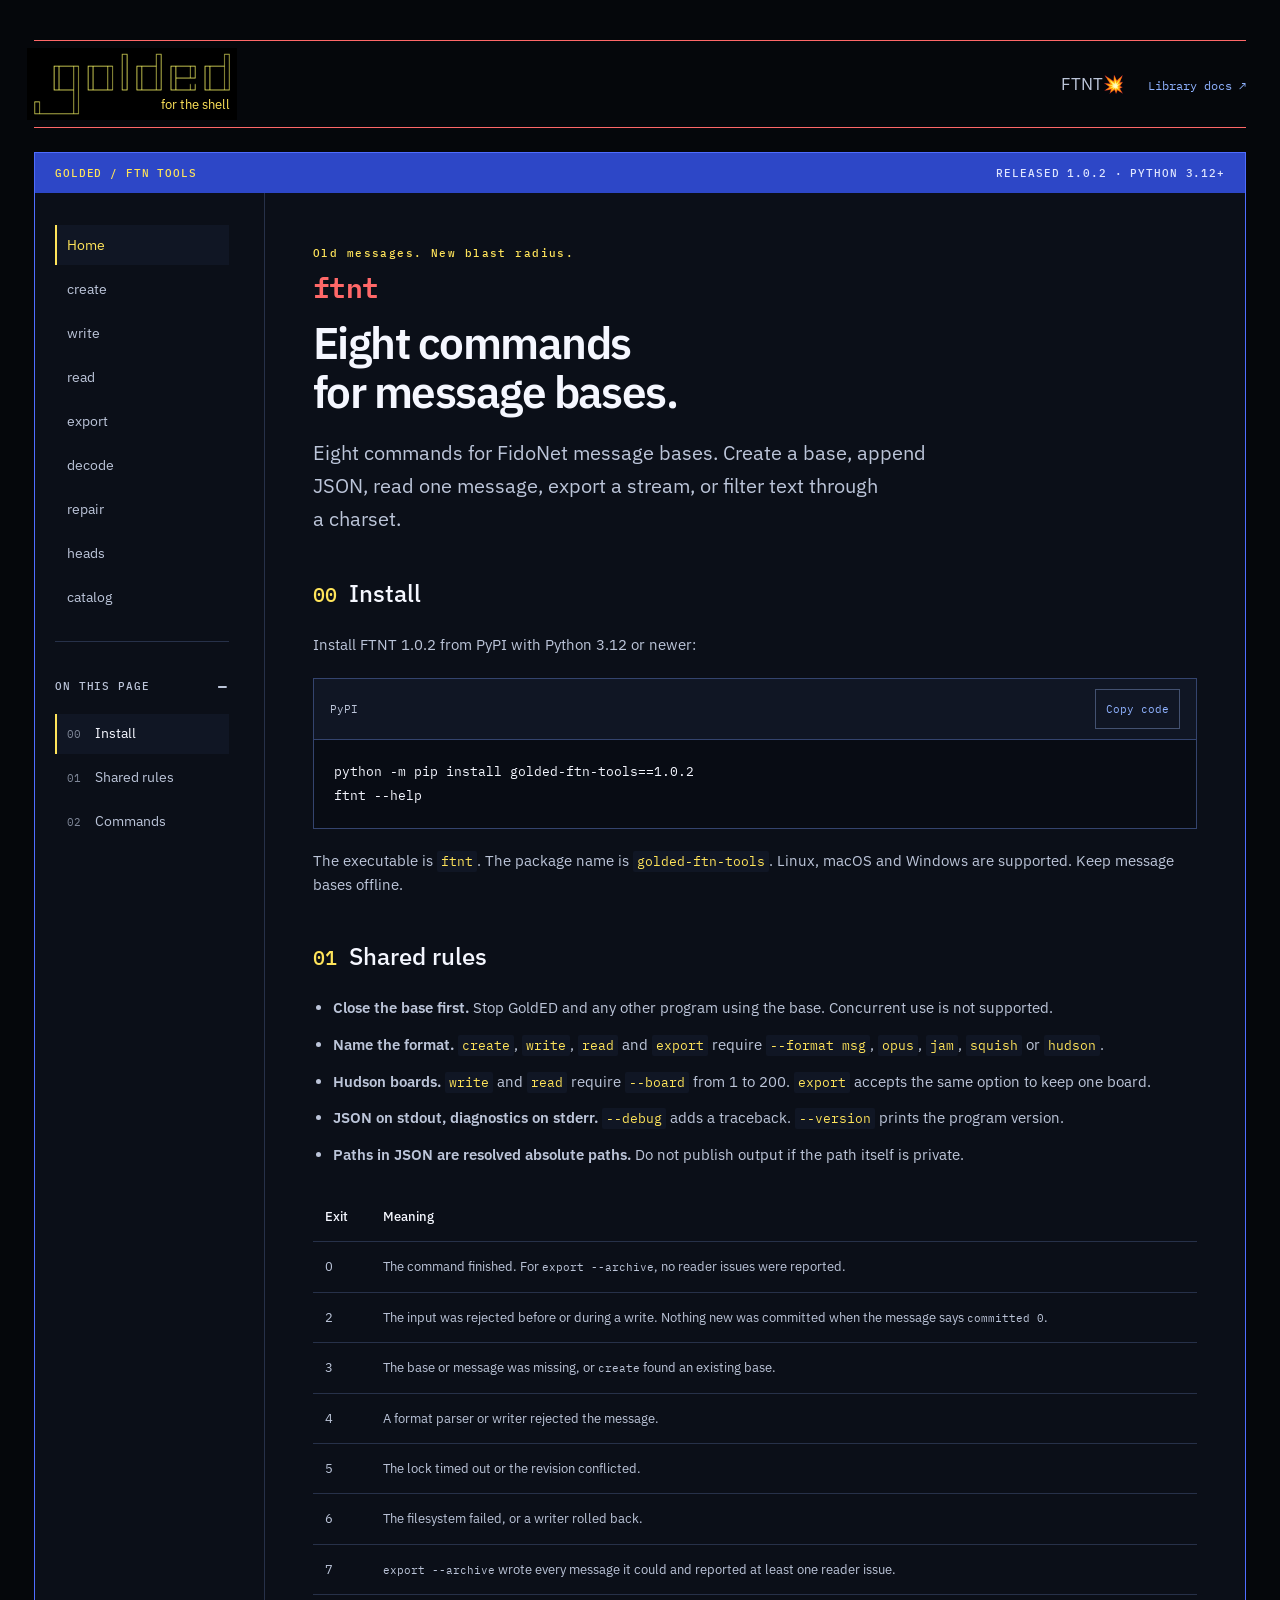
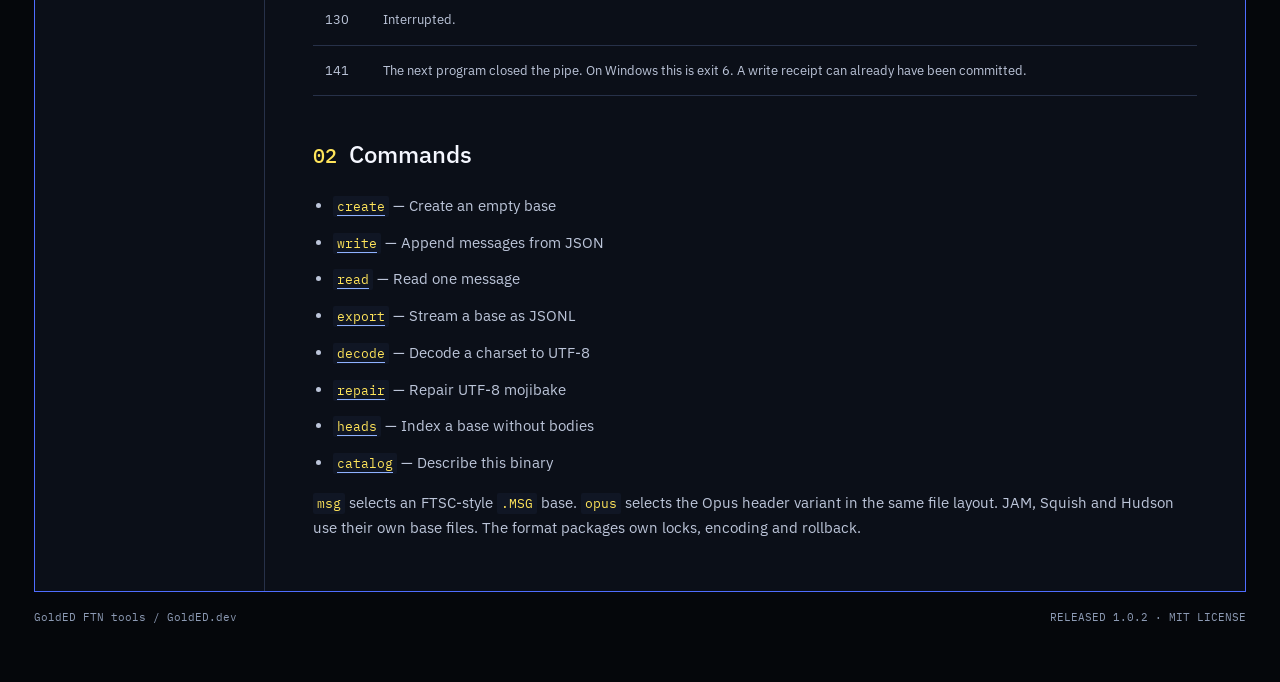
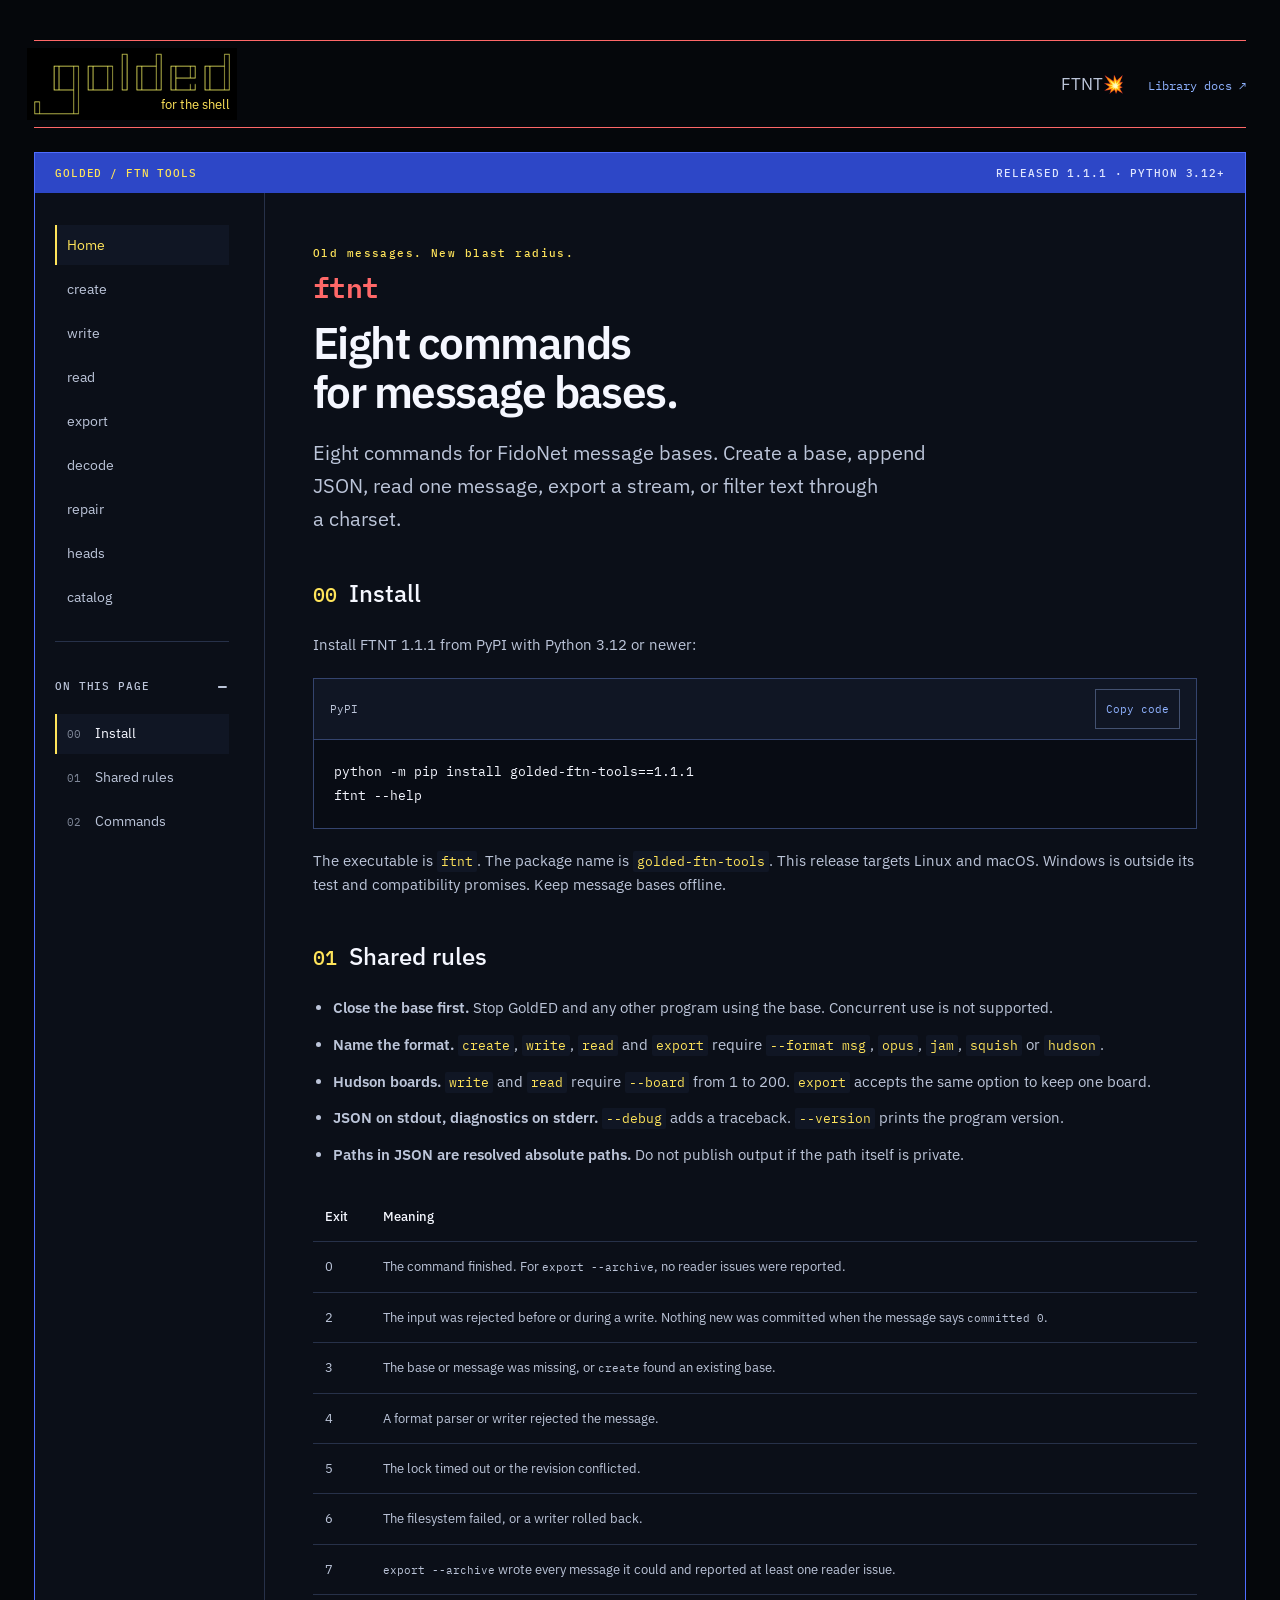
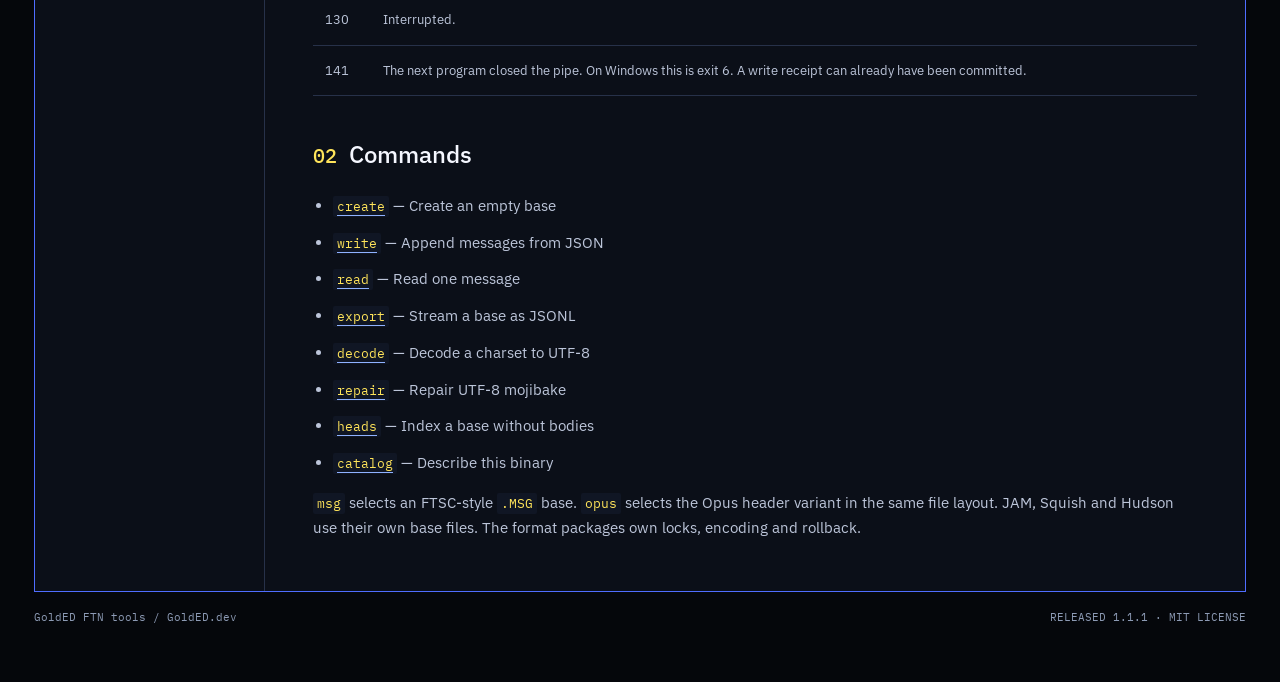
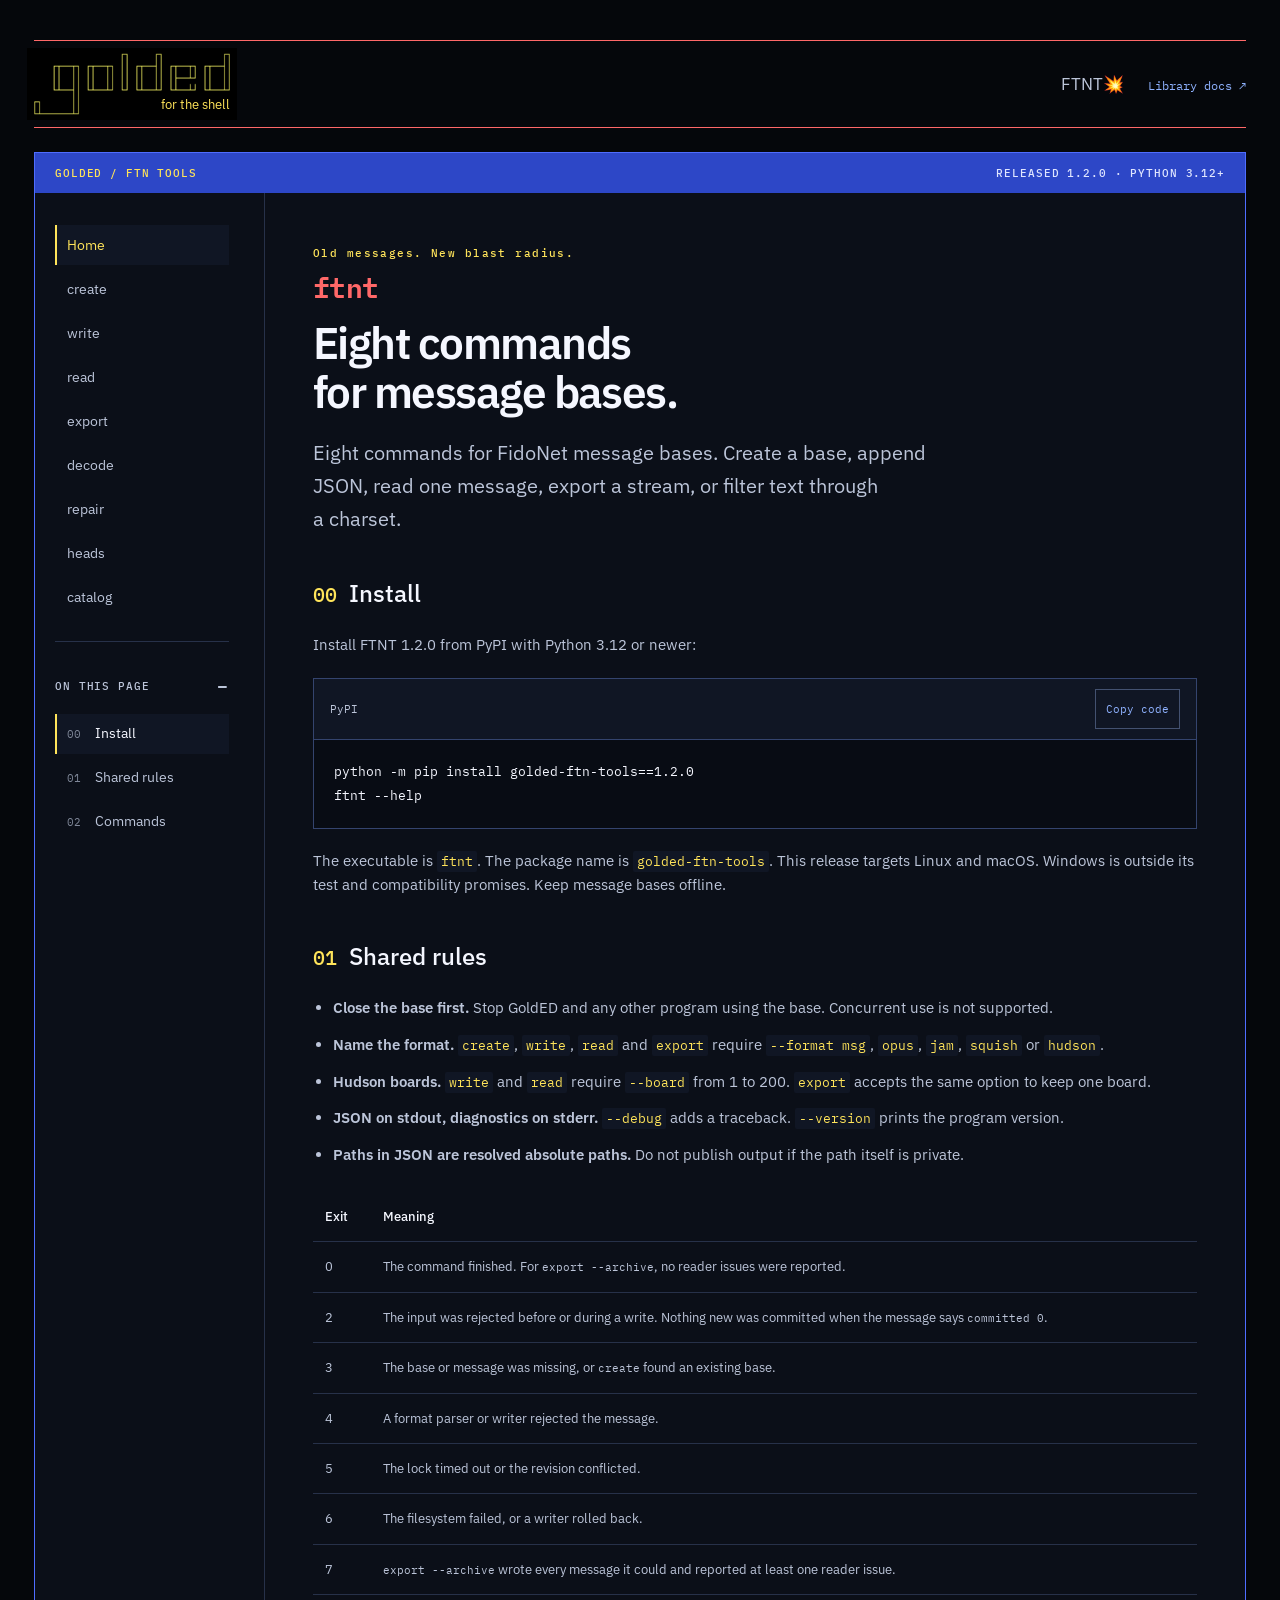
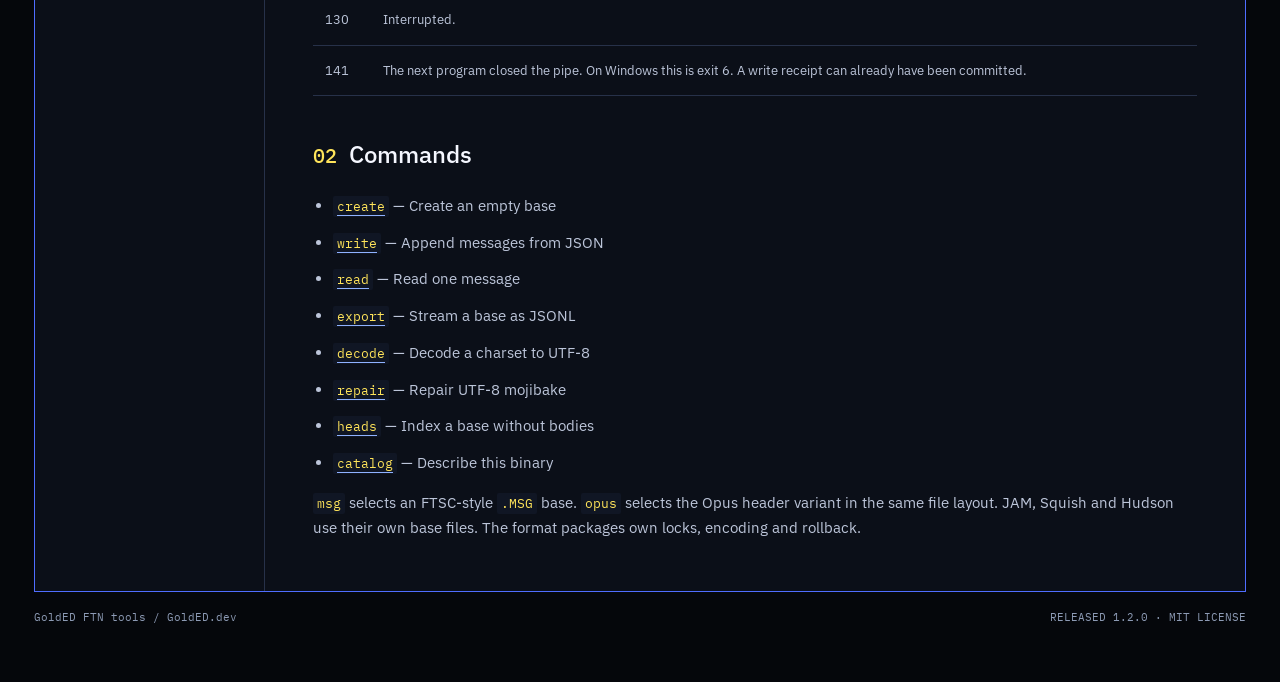
